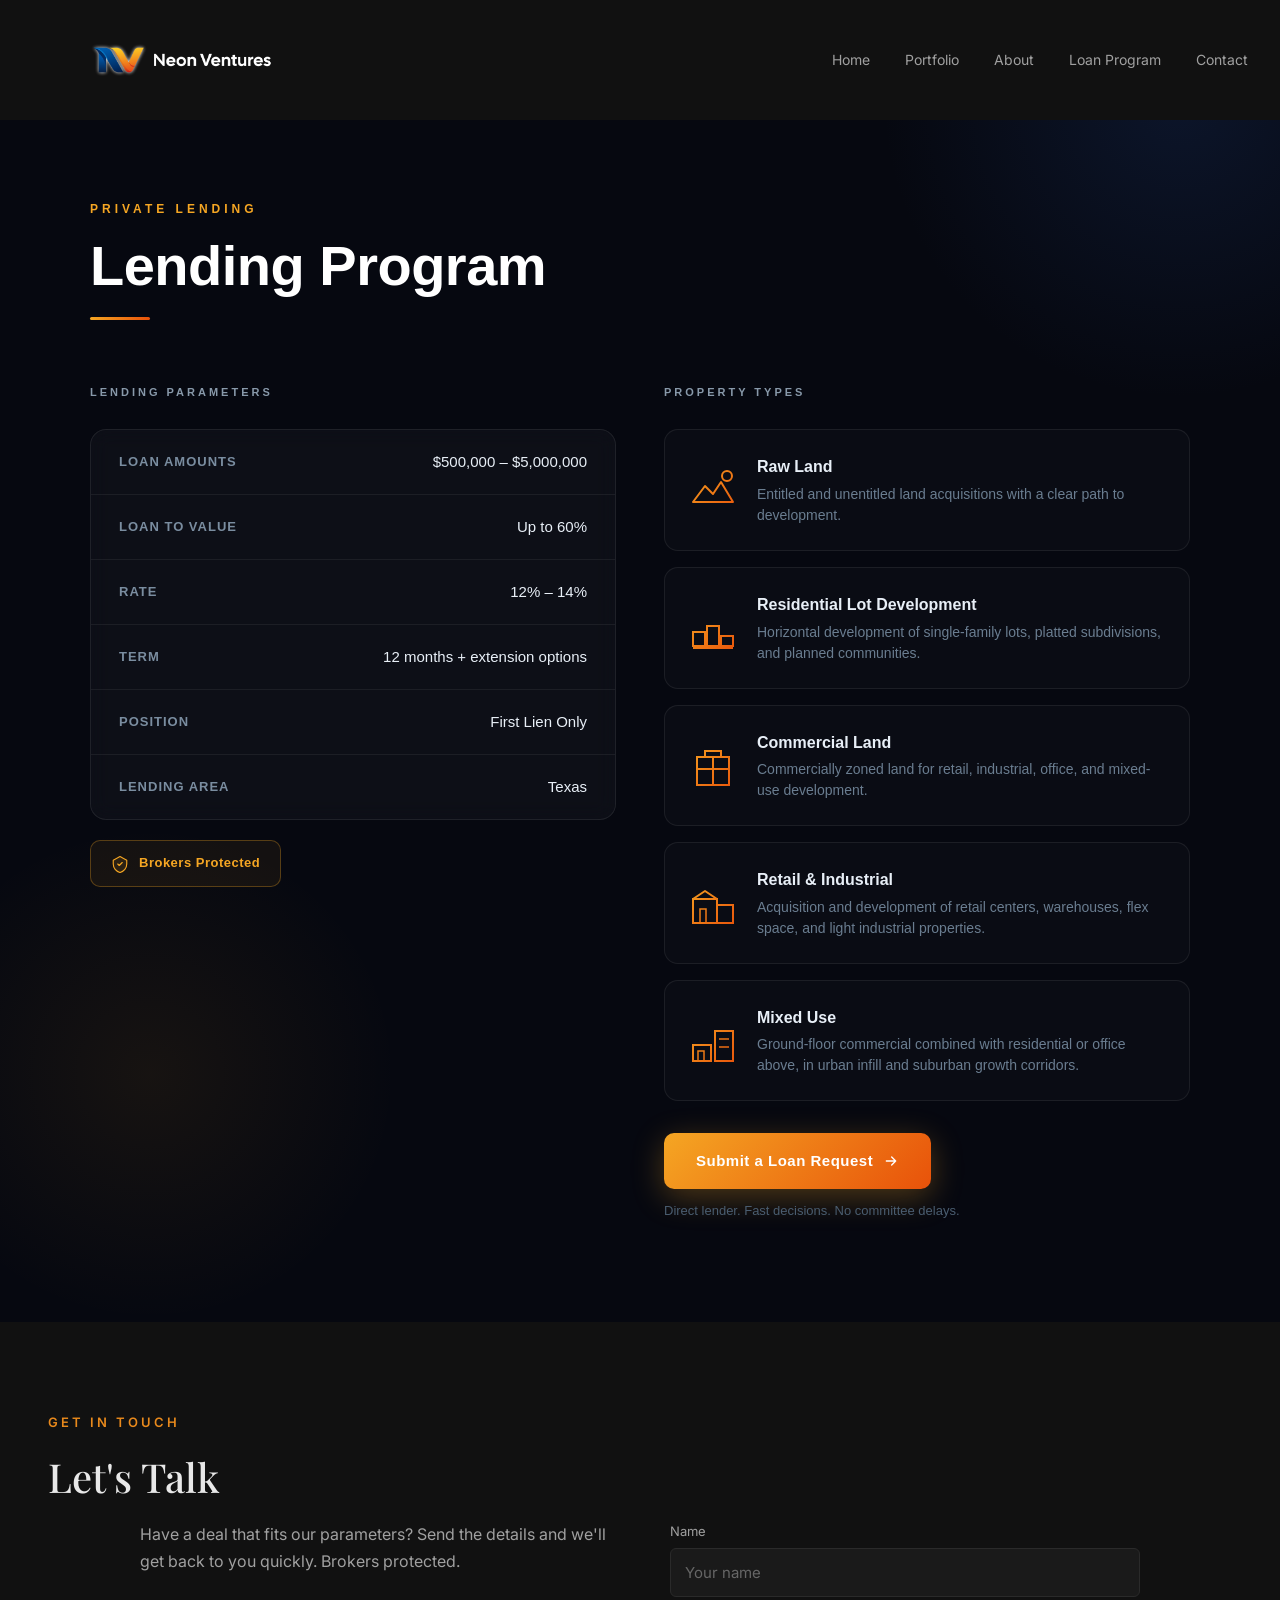
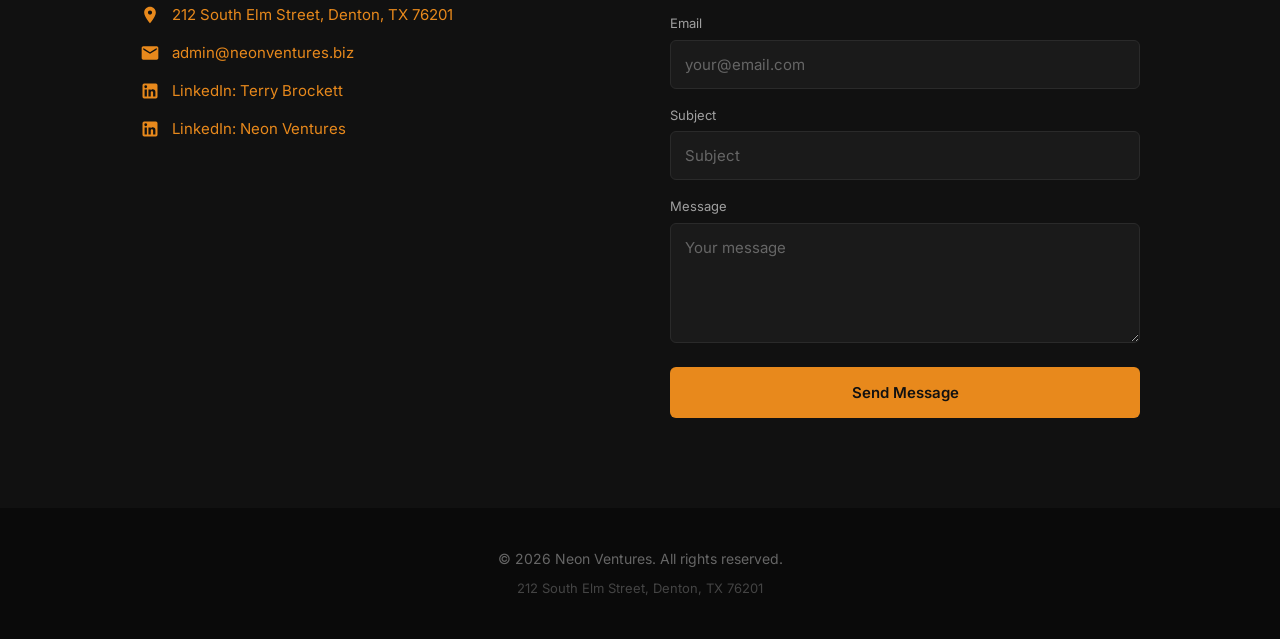
==== lending.html @ 045fe42e "Add SEO foundation and split out a standalone /lending page Extract the inline <style> and <script> " ====
<!DOCTYPE html>
<html lang="en">
<head>
  <meta charset="UTF-8">
  <meta name="viewport" content="width=device-width, initial-scale=1.0">
  <title>Texas Private Real Estate Lending | Neon Ventures</title>
  <link rel="preconnect" href="https://fonts.googleapis.com">
  <link rel="preconnect" href="https://fonts.gstatic.com" crossorigin>
  <link href="https://fonts.googleapis.com/css2?family=Inter:wght@400;500;600&family=Playfair+Display:wght@400;500;600&display=swap" rel="stylesheet">
  <meta name="description" content="Direct private lender for Texas real estate. First-lien loans from $500K to $5M, up to 60% LTV, 12-month terms. Land, commercial, retail, industrial. Brokers protected.">
  <link rel="icon" type="image/png" href="/neon-ventures-a7.png">
  <link rel="canonical" href="https://www.neonventures.biz/lending">
  <meta property="og:title" content="Texas Private Real Estate Lending | Neon Ventures">
  <meta property="og:description" content="Direct private lender for Texas real estate. First-lien loans from $500K to $5M, up to 60% LTV, 12-month terms. Land, commercial, retail, industrial. Brokers protected.">
  <meta property="og:image" content="https://www.neonventures.biz/neon-ventures-a1.png">
  <meta property="og:url" content="https://www.neonventures.biz/lending">
  <meta property="og:type" content="website">
  <meta property="og:site_name" content="Neon Ventures">
  <meta name="twitter:card" content="summary_large_image">
  <meta name="twitter:title" content="Texas Private Real Estate Lending | Neon Ventures">
  <meta name="twitter:description" content="Direct private lender for Texas real estate. First-lien loans from $500K to $5M, up to 60% LTV, 12-month terms. Land, commercial, retail, industrial. Brokers protected.">
  <meta name="twitter:image" content="https://www.neonventures.biz/neon-ventures-a1.png">
  <link rel="stylesheet" href="/styles.css">
  <script type="application/ld+json">
  {
    "@context": "https://schema.org",
    "@graph": [
      {
        "@type": "LoanOrCredit",
        "name": "Neon Ventures Private Lending Program",
        "url": "https://www.neonventures.biz/lending",
        "description": "Direct private lender for Texas real estate. First-lien loans from $500K to $5M, up to 60% LTV, 12-month terms. Land, commercial, retail, industrial. Brokers protected.",
        "loanType": "Real estate bridge loan",
        "currency": "USD",
        "amount": { "@type": "MonetaryAmount", "currency": "USD", "minValue": 500000, "maxValue": 5000000 },
        "loanTerm": { "@type": "QuantitativeValue", "value": 12, "unitCode": "MON" },
        "areaServed": { "@type": "State", "name": "Texas" },
        "provider": {
          "@type": "Organization",
          "name": "Neon Ventures",
          "url": "https://www.neonventures.biz/",
          "email": "admin@neonventures.biz",
          "address": {
            "@type": "PostalAddress",
            "streetAddress": "212 South Elm Street",
            "addressLocality": "Denton",
            "addressRegion": "TX",
            "postalCode": "76201",
            "addressCountry": "US"
          }
        }
      },
      {
        "@type": "BreadcrumbList",
        "itemListElement": [
          { "@type": "ListItem", "position": 1, "name": "Home", "item": "https://www.neonventures.biz/" },
          { "@type": "ListItem", "position": 2, "name": "Lending Program", "item": "https://www.neonventures.biz/lending" }
        ]
      }
    ]
  }
  </script>
</head>
<body>
  <nav class="navbar" id="navbar">
    <a href="/" class="navbar-brand">
      <img src="neon-ventures-a7.png" alt="Neon Ventures">
    </a>
    <div class="nav-links" id="navLinks">
      <a href="/">Home</a>
      <a href="/#portfolio">Portfolio</a>
      <a href="/#about">About</a>
      <a href="/lending" aria-current="page">Loan Program</a>
      <a href="#contact">Contact</a>
    </div>
    <button class="nav-toggle" id="navToggle" aria-label="Menu">
      <span></span><span></span><span></span>
    </button>
  </nav>

  <section id="lending-program" class="lp-standalone">
    <div class="lp-glow-1"></div>
    <div class="lp-glow-2"></div>
    <div class="lp-inner">
      <div class="lp-header">
        <p class="lp-eyebrow">Private Lending</p>
        <h2 class="lp-title">Lending Program</h2>
        <div class="lp-rule"></div>
      </div>
      <div class="lp-grid">
        <div>
          <p class="lp-col-label">Lending Parameters</p>
          <div class="lp-params-table">
            <div class="lp-param-row">
              <span class="lp-param-label">Loan Amounts</span>
              <span class="lp-param-value">$500,000 &ndash; $5,000,000</span>
            </div>
            <div class="lp-param-row">
              <span class="lp-param-label">Loan to Value</span>
              <span class="lp-param-value">Up to 60%</span>
            </div>
            <div class="lp-param-row">
              <span class="lp-param-label">Rate</span>
              <span class="lp-param-value">12% &ndash; 14%</span>
            </div>
            <div class="lp-param-row">
              <span class="lp-param-label">Term</span>
              <span class="lp-param-value">12 months + extension options</span>
            </div>
            <div class="lp-param-row">
              <span class="lp-param-label">Position</span>
              <span class="lp-param-value">First Lien Only</span>
            </div>
            <div class="lp-param-row">
              <span class="lp-param-label">Lending Area</span>
              <span class="lp-param-value">Texas</span>
            </div>
          </div>
          <div class="lp-brokers-badge">
            <svg width="18" height="18" viewBox="0 0 24 24" fill="none">
              <path d="M12 2L3 7v5c0 5.25 3.75 10.15 9 11.35C17.25 22.15 21 17.25 21 12V7L12 2Z" stroke="#F5A623" stroke-width="1.5" fill="rgba(245,166,35,0.1)" stroke-linejoin="round"/>
              <path d="M9 12l2 2 4-4" stroke="#F5A623" stroke-width="1.5" stroke-linecap="round" stroke-linejoin="round"/>
            </svg>
            <span>Brokers Protected</span>
          </div>
        </div>
        <div>
          <p class="lp-col-label">Property Types</p>
          <div class="lp-property-cards">
            <div class="lp-property-card">
              <svg class="lp-property-icon" viewBox="0 0 48 48" fill="none">
                <defs><linearGradient id="lp-g1" x1="0" y1="0" x2="48" y2="48" gradientUnits="userSpaceOnUse"><stop stop-color="#F5A623"/><stop offset="1" stop-color="#E8520A"/></linearGradient></defs>
                <path d="M4 36L16 20L24 28L32 16L44 36H4Z" stroke="url(#lp-g1)" stroke-width="2" stroke-linejoin="round" fill="none"/>
                <circle cx="38" cy="10" r="5" stroke="url(#lp-g1)" stroke-width="2" fill="none"/>
              </svg>
              <div>
                <div class="lp-property-name">Raw Land</div>
                <div class="lp-property-desc">Entitled and unentitled land acquisitions with a clear path to development.</div>
              </div>
            </div>
            <div class="lp-property-card">
              <svg class="lp-property-icon" viewBox="0 0 48 48" fill="none">
                <defs><linearGradient id="lp-g2" x1="0" y1="0" x2="48" y2="48" gradientUnits="userSpaceOnUse"><stop stop-color="#F5A623"/><stop offset="1" stop-color="#E8520A"/></linearGradient></defs>
                <rect x="4" y="28" width="12" height="14" stroke="url(#lp-g2)" stroke-width="2" fill="none"/>
                <rect x="18" y="22" width="12" height="20" stroke="url(#lp-g2)" stroke-width="2" fill="none"/>
                <rect x="32" y="32" width="12" height="10" stroke="url(#lp-g2)" stroke-width="2" fill="none"/>
                <path d="M4 44H44" stroke="url(#lp-g2)" stroke-width="2"/>
              </svg>
              <div>
                <div class="lp-property-name">Residential Lot Development</div>
                <div class="lp-property-desc">Horizontal development of single-family lots, platted subdivisions, and planned communities.</div>
              </div>
            </div>
            <div class="lp-property-card">
              <svg class="lp-property-icon" viewBox="0 0 48 48" fill="none">
                <defs><linearGradient id="lp-g3" x1="0" y1="0" x2="48" y2="48" gradientUnits="userSpaceOnUse"><stop stop-color="#F5A623"/><stop offset="1" stop-color="#E8520A"/></linearGradient></defs>
                <rect x="8" y="16" width="32" height="28" stroke="url(#lp-g3)" stroke-width="2" fill="none"/>
                <path d="M16 16V10H32V16" stroke="url(#lp-g3)" stroke-width="2" fill="none"/>
                <line x1="8" y1="28" x2="40" y2="28" stroke="url(#lp-g3)" stroke-width="2"/>
                <line x1="24" y1="16" x2="24" y2="44" stroke="url(#lp-g3)" stroke-width="2"/>
              </svg>
              <div>
                <div class="lp-property-name">Commercial Land</div>
                <div class="lp-property-desc">Commercially zoned land for retail, industrial, office, and mixed-use development.</div>
              </div>
            </div>
            <div class="lp-property-card">
              <svg class="lp-property-icon" viewBox="0 0 48 48" fill="none">
                <defs><linearGradient id="lp-g4" x1="0" y1="0" x2="48" y2="48" gradientUnits="userSpaceOnUse"><stop stop-color="#F5A623"/><stop offset="1" stop-color="#E8520A"/></linearGradient></defs>
                <rect x="4" y="20" width="24" height="24" stroke="url(#lp-g4)" stroke-width="2" fill="none"/>
                <rect x="28" y="26" width="16" height="18" stroke="url(#lp-g4)" stroke-width="2" fill="none"/>
                <path d="M4 20l12-8 12 8" stroke="url(#lp-g4)" stroke-width="2" stroke-linejoin="round" fill="none"/>
                <rect x="11" y="30" width="6" height="14" stroke="url(#lp-g4)" stroke-width="1.5" fill="none"/>
              </svg>
              <div>
                <div class="lp-property-name">Retail &amp; Industrial</div>
                <div class="lp-property-desc">Acquisition and development of retail centers, warehouses, flex space, and light industrial properties.</div>
              </div>
            </div>
            <div class="lp-property-card">
              <svg class="lp-property-icon" viewBox="0 0 48 48" fill="none">
                <defs><linearGradient id="lp-g5" x1="0" y1="0" x2="48" y2="48" gradientUnits="userSpaceOnUse"><stop stop-color="#F5A623"/><stop offset="1" stop-color="#E8520A"/></linearGradient></defs>
                <rect x="4" y="28" width="18" height="16" stroke="url(#lp-g5)" stroke-width="2" fill="none"/>
                <rect x="26" y="14" width="18" height="30" stroke="url(#lp-g5)" stroke-width="2" fill="none"/>
                <line x1="30" y1="22" x2="40" y2="22" stroke="url(#lp-g5)" stroke-width="1.5"/>
                <line x1="30" y1="30" x2="40" y2="30" stroke="url(#lp-g5)" stroke-width="1.5"/>
                <rect x="9" y="34" width="6" height="10" stroke="url(#lp-g5)" stroke-width="1.5" fill="none"/>
              </svg>
              <div>
                <div class="lp-property-name">Mixed Use</div>
                <div class="lp-property-desc">Ground-floor commercial combined with residential or office above, in urban infill and suburban growth corridors.</div>
              </div>
            </div>
          </div>
          <div class="lp-cta-wrap">
            <a href="#contact" class="lp-cta-btn">
              Submit a Loan Request
              <svg width="16" height="16" viewBox="0 0 24 24" fill="none">
                <path d="M5 12h14M13 6l6 6-6 6" stroke="white" stroke-width="2" stroke-linecap="round" stroke-linejoin="round"/>
              </svg>
            </a>
            <p class="lp-cta-tagline">Direct lender. Fast decisions. No committee delays.</p>
          </div>
        </div>
      </div>
    </div>
  </section>

  <section id="contact" class="section section-dark">
    <p class="section-label">Get in Touch</p>
    <h2 class="section-header lg">Let's Talk</h2>
    <div class="contact-inner">
      <div class="contact-left">
        <p class="contact-intro">Have a deal that fits our parameters? Send the details and we'll get back to you quickly. Brokers protected.</p>
        <div class="contact-details">
          <p><span class="ico"><svg viewBox="0 0 24 24" fill="currentColor"><path d="M12 2C8.13 2 5 5.13 5 9c0 5.25 7 13 7 13s7-7.75 7-13c0-3.87-3.13-7-7-7zm0 9.5c-1.38 0-2.5-1.12-2.5-2.5s1.12-2.5 2.5-2.5 2.5 1.12 2.5 2.5-1.12 2.5-2.5 2.5z"/></svg></span><a href="https://www.google.com/maps?q=212+South+Elm+Street,+Denton,+TX+76201" target="_blank" rel="noopener noreferrer">212 South Elm Street, Denton, TX 76201</a></p>
          <p><span class="ico"><svg viewBox="0 0 24 24" fill="currentColor"><path d="M20 4H4c-1.1 0-2 .9-2 2v12c0 1.1.9 2 2 2h16c1.1 0 2-.9 2-2V6c0-1.1-.9-2-2-2zm0 4l-8 5-8-5V6l8 5 8-5v2z"/></svg></span><a href="mailto:admin@neonventures.biz">admin@neonventures.biz</a></p>
          <p><span class="ico"><svg viewBox="0 0 24 24" fill="currentColor"><path d="M19 3a2 2 0 0 1 2 2v14a2 2 0 0 1-2 2H5a2 2 0 0 1-2-2V5a2 2 0 0 1 2-2h14m-.5 15.5v-5.3a3.26 3.26 0 0 0-3.26-3.26c-.85 0-1.84.52-2.32 1.3v-1.11h-2.79v8.37h2.79v-4.93c0-.77.62-1.4 1.39-1.4a1.4 1.4 0 0 1 1.4 1.4v4.93h2.79M6.88 8.56a1.68 1.68 0 0 0 1.68-1.68c0-.93-.75-1.69-1.68-1.69a1.69 1.69 0 0 0-1.69 1.69c0 .93.76 1.68 1.69 1.68m1.39 9.94v-8.37H5.5v8.37h2.77z"/></svg></span><a href="https://www.linkedin.com/in/terry-brockett-36996916/" target="_blank" rel="noopener noreferrer">LinkedIn: Terry Brockett</a></p>
          <p><span class="ico"><svg viewBox="0 0 24 24" fill="currentColor"><path d="M19 3a2 2 0 0 1 2 2v14a2 2 0 0 1-2 2H5a2 2 0 0 1-2-2V5a2 2 0 0 1 2-2h14m-.5 15.5v-5.3a3.26 3.26 0 0 0-3.26-3.26c-.85 0-1.84.52-2.32 1.3v-1.11h-2.79v8.37h2.79v-4.93c0-.77.62-1.4 1.39-1.4a1.4 1.4 0 0 1 1.4 1.4v4.93h2.79M6.88 8.56a1.68 1.68 0 0 0 1.68-1.68c0-.93-.75-1.69-1.68-1.69a1.69 1.69 0 0 0-1.69 1.69c0 .93.76 1.68 1.69 1.68m1.39 9.94v-8.37H5.5v8.37h2.77z"/></svg></span><a href="https://www.linkedin.com/company/111863066" target="_blank" rel="noopener noreferrer">LinkedIn: Neon Ventures</a></p>
        </div>
      </div>
      <form class="contact-form" id="contactForm">
        <label for="name">Name</label>
        <input type="text" id="name" name="name" required placeholder="Your name">
        <label for="email">Email</label>
        <input type="email" id="email" name="email" required placeholder="your@email.com">
        <label for="subject">Subject</label>
        <input type="text" id="subject" name="subject" placeholder="Subject">
        <label for="message">Message</label>
        <textarea id="message" name="message" required placeholder="Your message"></textarea>
        <button type="submit" class="btn-submit">Send Message</button>
      </form>
    </div>
  </section>

  <footer class="footer">
    <p>© 2026 Neon Ventures. All rights reserved.</p>
    <p class="address">212 South Elm Street, Denton, TX 76201</p>
  </footer>

  <script src="/site.js"></script>
</body>
</html>
---- styles.css ----
:root {
      --dark: #111111;
      --dark-deep: #0A0A0A;
      --dark-alt: #1A1A1A;
      --dark-border: #2A2A2A;
      --dark-border-subtle: #333333;
      --orange: #E8891C;
      --blue: #2B6CE6;
      --light: #F5F3EF;
      --white: #FFFFFF;
      --text-muted: #A0A0A0;
      --text-light: #4A4A4A;
      --heading-dark: #E8E8E8;
      --heading-light: #111111;
      --icon-bg: #222222;
      --icon-bg-light: #EDEDED;
    }

    *, *::before, *::after { margin: 0; padding: 0; box-sizing: border-box; }
    html { scroll-behavior: smooth; }
    body { font-family: 'Inter', sans-serif; color: var(--text-muted); line-height: 1.6; overflow-x: hidden; }
    h1, h2, h3 { font-family: 'Playfair Display', serif; font-weight: 500; }
    a { color: inherit; text-decoration: none; transition: color 0.2s ease; }
    a:hover { color: var(--orange); }

    .section-label {
      font-family: 'Inter', sans-serif;
      font-size: 13px;
      font-weight: 600;
      letter-spacing: 3px;
      text-transform: uppercase;
      color: var(--orange);
      margin-bottom: 12px;
    }

    /* ----- NAVBAR ----- */
    .navbar {
      position: fixed;
      top: 0;
      left: 0;
      right: 0;
      height: 120px;
      padding: 10px 32px;
      background: var(--dark);
      display: flex;
      align-items: center;
      justify-content: space-between;
      z-index: 1000;
      transition: box-shadow 0.2s ease;
    }
    .navbar.scrolled { box-shadow: 0 4px 24px rgba(0,0,0,0.4); }
    .navbar-brand img { height: 300px; width: auto; display: block; }
    .nav-links { display: flex; align-items: center; gap: 35px; }
    .nav-links a { font-size: 14px; color: var(--text-muted); }
    .nav-links a:hover { color: var(--orange); }
    .nav-toggle { display: none; width: 24px; height: 18px; flex-direction: column; justify-content: space-between; cursor: pointer; background: none; border: none; }
    .nav-toggle span { display: block; height: 2px; background: var(--text-muted); }
    .nav-toggle:hover span { background: var(--orange); }
    @media (max-width: 768px) {
      .nav-links {
        position: fixed; top: 120px; left: 0; right: 0; background: var(--dark);
        flex-direction: column; padding: 24px; gap: 20px;
        transform: translateY(-100%); opacity: 0; pointer-events: none; transition: transform 0.3s, opacity 0.3s;
        box-shadow: 0 8px 24px rgba(0,0,0,0.4);
      }
      .nav-links.open { transform: translateY(0); opacity: 1; pointer-events: auto; }
      .nav-toggle { display: flex; }
      .navbar-brand img { height: 60px; }
    }

    /* ----- HERO ----- */
    .hero {
      position: relative;
      min-height: 100vh;
      background: var(--dark);
      display: flex;
      flex-direction: column;
      align-items: center;
      justify-content: flex-start;
      padding: 140px 24px 32px;
      text-align: center;
    }
    .hero-logo { width: 800px; max-width: 92vw; height: auto; }
    .hero-desc { font-size: 17px; color: var(--text-muted); max-width: 600px; margin-top: 6px; line-height: 1.7; }
    .scroll-indicator {
      position: absolute;
      bottom: 32px;
      left: 50%;
      transform: translateX(-50%);
      color: #555555;
      animation: bounce 2s ease-in-out infinite;
    }
    .scroll-indicator svg { width: 28px; height: 28px; }
    @keyframes bounce { 0%, 100% { transform: translateX(-50%) translateY(0); } 50% { transform: translateX(-50%) translateY(8px); } }

    /* ----- SECTIONS ----- */
    .section { padding: 90px 48px; }
    .section-dark { background: var(--dark); }
    .section-dark-deep { background: var(--dark-deep); }
    .section-light { background: var(--light); }
    .section-header { font-family: 'Playfair Display', serif; font-size: 36px; font-weight: 500; margin-bottom: 12px; }
    .section-header.lg { font-size: 40px; }
    .section-sub { font-size: 16px; margin-bottom: 40px; line-height: 1.6; }
    .section-dark .section-header, .section-dark-deep .section-header { color: var(--heading-dark); }
    .section-dark .section-sub, .section-dark-deep .section-sub { color: var(--text-muted); }
    .section-light .section-header { color: var(--heading-light); }
    .section-light .section-sub { color: var(--text-light); }
    @media (max-width: 768px) { .section { padding: 60px 24px; } .section-header { font-size: 28px; } .section-header.lg { font-size: 32px; } }

    /* ----- ABOUT ----- */
    .about-inner {
      max-width: 1200px;
      margin: 0 auto;
      display: grid;
      grid-template-columns: 55% 45%;
      gap: 60px;
      align-items: start;
      text-align: left;
    }
    .about-bio { font-size: 16px; line-height: 1.8; color: var(--text-light); }
    .about-bio p { margin-bottom: 20px; }
    .about-bio a { color: var(--orange); text-decoration: underline; text-underline-offset: 2px; }
    .about-bio a:hover { color: #d67a18; }
    .about-right { display: flex; flex-direction: column; align-items: center; }
    .about-photo {
      width: 280px;
      height: 280px;
      border-radius: 50%;
      object-fit: cover;
      object-position: center top;
      border: 3px solid var(--orange);
      margin-bottom: 28px;
    }
    .about-stats {
      display: grid;
      grid-template-columns: 1fr 1fr;
      gap: 16px;
      width: 100%;
      max-width: 400px;
    }
    .about-stat {
      background: var(--white);
      padding: 20px;
      border-radius: 8px;
      box-shadow: 0 2px 12px rgba(0,0,0,0.06);
      text-align: center;
    }
    .about-stat .num { font-family: 'Playfair Display', serif; font-size: 36px; font-weight: 500; color: var(--orange); margin-bottom: 4px; }
    .about-stat .lbl { font-size: 13px; color: #777; }
    @media (max-width: 1024px) {
      .about-inner { grid-template-columns: 1fr; }
      .about-right { order: -1; }
    }

    /* ----- CARDS DARK ----- */
    .cards-grid { display: grid; gap: 24px; max-width: 1200px; margin: 0 auto; }
    .cards-grid.col-2 { grid-template-columns: repeat(2, 1fr); }
    .cards-grid.col-3 { grid-template-columns: repeat(3, 1fr); }
    .card-dark {
      background: var(--dark-alt);
      border: 1px solid var(--dark-border);
      border-left: 3px solid var(--orange);
      padding: 30px;
      border-radius: 8px;
      transition: transform 0.2s ease, box-shadow 0.2s ease;
      display: flex;
      gap: 20px;
      align-items: flex-start;
    }
    .card-dark:hover { transform: translateY(-4px); box-shadow: 0 12px 32px rgba(0,0,0,0.3); }
    .card-icon {
      width: 48px;
      height: 48px;
      min-width: 48px;
      border-radius: 50%;
      background: var(--icon-bg);
      border: 1px solid var(--dark-border-subtle);
      display: flex;
      align-items: center;
      justify-content: center;
    }
    .card-icon svg { width: 24px; height: 24px; fill: #2A2A2A; }
    .card-icon img { width: 100%; height: 100%; object-fit: contain; }
    .card-dark .card-logo-right { flex-shrink: 0; margin-left: auto; align-self: center; }
    .card-dark .card-logo-right a, .card-light .card-logo-right a { display: block; line-height: 0; }
    .card-dark .card-logo-right img { height: 100px; width: auto; max-width: 160px; object-fit: contain; display: block; }
    .card-dark .card-logo-right.card-logo-lg img { height: 156px; max-width: 250px; }
    .card-dark .card-logo-right img.card-logo-white { filter: brightness(0) invert(1); }
    .card-dark .card-logo-right img.card-logo-multiply { mix-blend-mode: multiply; }
    .card-dark .card-logo-right img.card-logo-invert { filter: invert(1); }
    .card-dark .card-logo-right img.card-logo-invert-lighten { filter: invert(1); mix-blend-mode: lighten; }
    .card-dark .card-logo-right img.card-logo-light-gray { filter: grayscale(1) invert(1) brightness(0.75); mix-blend-mode: lighten; }
    .card-dark .card-logo-right img.card-logo-wordmark { height: 48px; max-width: 220px; }

    /* ----- INVESTMENT CARDS ----- */
    .investments-grid { display: flex; flex-wrap: wrap; justify-content: center; gap: 24px; max-width: 1200px; margin: 0 auto; }
    .investment-card {
      flex: 1 1 320px;
      max-width: 376px;
      display: flex;
      flex-direction: column;
      background: var(--dark-alt);
      border: 1px solid var(--dark-border);
      border-left: 3px solid var(--orange);
      padding: 28px 30px 30px;
      border-radius: 8px;
      transition: transform 0.2s ease, box-shadow 0.2s ease;
    }
    .investment-card:hover { transform: translateY(-4px); box-shadow: 0 12px 32px rgba(0,0,0,0.3); }
    .investment-logo {
      display: flex;
      align-items: center;
      height: 46px;
      box-sizing: content-box;
      padding-bottom: 20px;
      margin-bottom: 20px;
      border-bottom: 1px solid var(--dark-border-subtle);
    }
    .investment-logo a { display: block; line-height: 0; }
    .investment-logo img { max-height: 42px; max-width: 200px; width: auto; height: auto; object-fit: contain; display: block; }
    .investment-logo img.inv-logo-white { filter: brightness(0) invert(1); }
    .investment-logo img.inv-logo-tile { max-height: 44px; border-radius: 8px; }
    .investment-card h3 { font-size: 19px; color: var(--heading-dark); margin-bottom: 10px; }
    .investment-card h3 a { color: inherit; }
    .investment-card h3 a:hover { color: var(--orange); }
    .investment-card p { font-size: 15px; color: var(--text-muted); line-height: 1.7; }
    @media (max-width: 700px) {
      .investment-card { max-width: none; flex-basis: 100%; }
    }
    .card-body h3 { font-size: 20px; color: var(--heading-dark); margin-bottom: 10px; }
    .card-body h3 a { color: inherit; }
    .card-body h3 a:hover { color: var(--orange); }
    .card-body p { font-size: 15px; color: var(--text-muted); line-height: 1.7; }
    .card-body h3.no-link { font-weight: 500; }
    .podcast-links { display: flex; align-items: center; gap: 16px; flex-wrap: wrap; }
    .podcast-link-icon { display: inline-flex; color: var(--text-muted); transition: color 0.2s ease, transform 0.2s ease; }
    .podcast-link-icon:hover { color: var(--orange); transform: scale(1.1); }
    @media (max-width: 1024px) {
      .cards-grid.col-2, .cards-grid.col-3 { grid-template-columns: 1fr; }
    }

    /* ----- CARDS LIGHT ----- */
    .cards-narrow { max-width: 800px; margin: 0 auto; display: grid; grid-template-columns: repeat(2, 1fr); gap: 24px; }
    .card-light {
      background: var(--white);
      padding: 30px;
      border-radius: 8px;
      box-shadow: 0 2px 12px rgba(0,0,0,0.06);
      border-left: 3px solid var(--orange);
    }
    .card-light h3 { font-size: 20px; color: var(--heading-light); margin-bottom: 10px; }
    .card-light h3 a { color: inherit; }
    .card-light h3 a:hover { color: var(--orange); }
    .card-light p { font-size: 15px; color: var(--text-light); line-height: 1.7; }
    .card-light.card-with-logo { display: flex; flex-direction: column; align-items: center; gap: 0; }
    .card-light.card-with-logo .card-logo-right { margin-left: 0; margin-bottom: 20px; }
    .card-light.card-with-logo .card-logo-right + div { width: 100%; }
    .card-light .card-logo-right img { height: 100px; width: auto; max-width: 160px; object-fit: contain; display: block; }
    .card-light .card-logo-right img.card-logo-125 { height: 125px; max-width: 200px; }
    @media (max-width: 600px) { .cards-narrow { grid-template-columns: 1fr; } }

    /* ----- TIMELINE ----- */
    .timeline { max-width: 700px; margin: 0 auto; padding-left: 24px; border-left: 2px solid var(--orange); }
    .timeline-item { position: relative; padding-bottom: 60px; }
    .timeline-item:last-child { padding-bottom: 0; }
    .timeline-item::before {
      content: '';
      position: absolute;
      left: -30px;
      top: 6px;
      width: 12px;
      height: 12px;
      border-radius: 50%;
      background: var(--orange);
    }
    .timeline-item .date { font-size: 14px; font-weight: 600; color: var(--orange); margin-bottom: 6px; }
    .timeline-item .title { font-family: 'Playfair Display', serif; font-size: 20px; color: var(--heading-light); margin-bottom: 8px; }
    .timeline-item .desc { font-size: 15px; color: var(--text-light); line-height: 1.7; }

    /* ----- CONTACT ----- */
    .contact-inner { max-width: 1000px; margin: 0 auto; display: grid; grid-template-columns: 1fr 1fr; gap: 60px; align-items: start; }
    .contact-intro { font-size: 16px; color: var(--text-muted); margin-bottom: 28px; line-height: 1.7; }
    .contact-details p { display: flex; align-items: center; gap: 12px; margin-bottom: 14px; font-size: 15px; color: var(--text-muted); }
    .contact-details a { color: var(--orange); }
    .contact-details a:hover { color: #d67a18; }
    .contact-details .ico { width: 20px; height: 20px; flex-shrink: 0; }
    .contact-details .ico svg { width: 100%; height: 100%; fill: var(--orange); }
    .contact-form label { display: block; font-size: 13px; color: var(--text-muted); margin-bottom: 6px; }
    .contact-form input, .contact-form textarea {
      width: 100%;
      padding: 14px;
      margin-bottom: 16px;
      background: var(--dark-alt);
      border: 1px solid var(--dark-border);
      border-radius: 6px;
      color: var(--heading-dark);
      font-family: 'Inter', sans-serif;
      font-size: 15px;
    }
    .contact-form input::placeholder, .contact-form textarea::placeholder { color: #666; }
    .contact-form input:focus, .contact-form textarea:focus { outline: none; border-color: var(--orange); }
    .contact-form textarea { min-height: 120px; resize: vertical; }
    .btn-submit {
      width: 100%;
      padding: 16px;
      background: var(--orange);
      color: var(--dark);
      font-family: 'Inter', sans-serif; font-size: 15px; font-weight: 600;
      border: none;
      border-radius: 6px;
      cursor: pointer;
      transition: background 0.2s ease;
    }
    .btn-submit:hover { background: #d67a18; }
    @media (max-width: 768px) { .contact-inner { grid-template-columns: 1fr; } }

    /* ----- FOOTER ----- */
    .footer { background: var(--dark-deep); padding: 40px 24px; text-align: center; }
    .footer p { font-size: 14px; color: #666; }
    .footer .address { font-size: 13px; color: #444; margin-top: 8px; }

    /* ----- LENDING PROGRAM ----- */
    @import url('https://fonts.googleapis.com/css2?family=Barlow:wght@400;500;600;700&family=Barlow+Condensed:wght@600;700&display=swap');

    #lending-program {
      background: #060810;
      font-family: 'Barlow', 'Helvetica Neue', sans-serif;
      color: #fff;
      padding: 100px 24px;
      position: relative;
      overflow: hidden;
    }
    #lending-program .lp-glow-1 {
      position: absolute; top: -200px; right: -200px; width: 600px; height: 600px;
      background: radial-gradient(circle, rgba(30,60,120,0.25) 0%, transparent 70%);
      pointer-events: none;
    }
    #lending-program .lp-glow-2 {
      position: absolute; bottom: -2px; left: -100px; width: 500px; height: 500px;
      background: radial-gradient(circle, rgba(245,166,35,0.07) 0%, transparent 70%);
      pointer-events: none;
    }
    .lp-inner { max-width: 1100px; margin: 0 auto; position: relative; }
    .lp-header { margin-bottom: 64px; }
    .lp-eyebrow {
      font-size: 12px; letter-spacing: 4px; text-transform: uppercase;
      color: #F5A623; margin-bottom: 16px; font-weight: 600;
    }
    .lp-title {
      font-family: 'Barlow Condensed', sans-serif;
      font-size: clamp(36px, 5vw, 56px); font-weight: 700;
      line-height: 1.1; margin: 0 0 20px; letter-spacing: -0.5px;
    }
    .lp-rule { width: 60px; height: 3px; background: linear-gradient(90deg, #F5A623, #E8520A); border-radius: 2px; }
    .lp-grid { display: grid; grid-template-columns: 1fr 1fr; gap: 48px; align-items: start; }
    @media (max-width: 768px) { .lp-grid { grid-template-columns: 1fr; } }
    .lp-col-label {
      font-size: 11px; letter-spacing: 3px; text-transform: uppercase;
      color: #8899AA; margin-bottom: 28px; font-weight: 600;
    }
    .lp-params-table {
      border: 1px solid rgba(255,255,255,0.08); border-radius: 16px;
      overflow: hidden; background: rgba(255,255,255,0.03); backdrop-filter: blur(10px);
    }
    .lp-param-row {
      display: flex; justify-content: space-between; align-items: center;
      padding: 20px 28px; border-bottom: 1px solid rgba(255,255,255,0.06); gap: 16px;
    }
    .lp-param-row:last-child { border-bottom: none; }
    .lp-param-label {
      font-size: 13px; color: #7A8DA0; text-transform: uppercase;
      letter-spacing: 1px; font-weight: 600; white-space: nowrap;
    }
    .lp-param-value { font-size: 15px; color: #E8EFF7; font-weight: 500; text-align: right; }
    .lp-brokers-badge {
      margin-top: 20px; display: inline-flex; align-items: center; gap: 10px;
      padding: 12px 20px; border: 1px solid rgba(245,166,35,0.3);
      border-radius: 10px; background: rgba(245,166,35,0.06);
    }
    .lp-brokers-badge span { font-size: 13px; color: #F5A623; font-weight: 600; letter-spacing: 0.5px; }
    .lp-property-cards { display: flex; flex-direction: column; gap: 16px; }
    .lp-property-card {
      display: flex; align-items: center; gap: 20px; padding: 24px;
      border: 1px solid rgba(255,255,255,0.07); border-radius: 14px;
      background: rgba(255,255,255,0.02);
      transition: border-color 0.25s ease, background 0.25s ease; cursor: default;
    }
    .lp-property-card:hover { border-color: rgba(245,166,35,0.4); background: rgba(245,166,35,0.05); }
    .lp-property-icon { flex-shrink: 0; width: 48px; height: 48px; }
    .lp-property-name { font-size: 16px; font-weight: 600; color: #E8EFF7; margin-bottom: 4px; }
    .lp-property-desc { font-size: 14px; color: #6A7D90; line-height: 1.5; }
    .lp-cta-wrap { margin-top: 32px; }
    .lp-cta-btn {
      display: inline-flex; align-items: center; gap: 10px; padding: 16px 32px;
      background: linear-gradient(135deg, #F5A623, #E8520A); color: #fff;
      font-family: 'Barlow', sans-serif; font-weight: 700; font-size: 15px;
      letter-spacing: 0.5px; border-radius: 10px; text-decoration: none;
      box-shadow: 0 8px 32px rgba(245,166,35,0.3);
      transition: transform 0.2s ease, box-shadow 0.2s ease; border: none; cursor: pointer;
    }
    .lp-cta-btn:hover { transform: translateY(-2px); box-shadow: 0 12px 40px rgba(245,166,35,0.45); color: #fff; }
    .lp-cta-tagline { margin-top: 12px; font-size: 13px; color: #4A5D70; }
    .lp-type-chips { display: flex; flex-wrap: wrap; gap: 10px; }
    .lp-type-chips span {
      font-size: 14px;
      color: #E8EFF7;
      padding: 10px 16px;
      border: 1px solid rgba(245,166,35,0.25);
      border-radius: 6px;
      background: rgba(245,166,35,0.06);
    }
    #lending-program.lp-standalone { padding-top: 200px; }
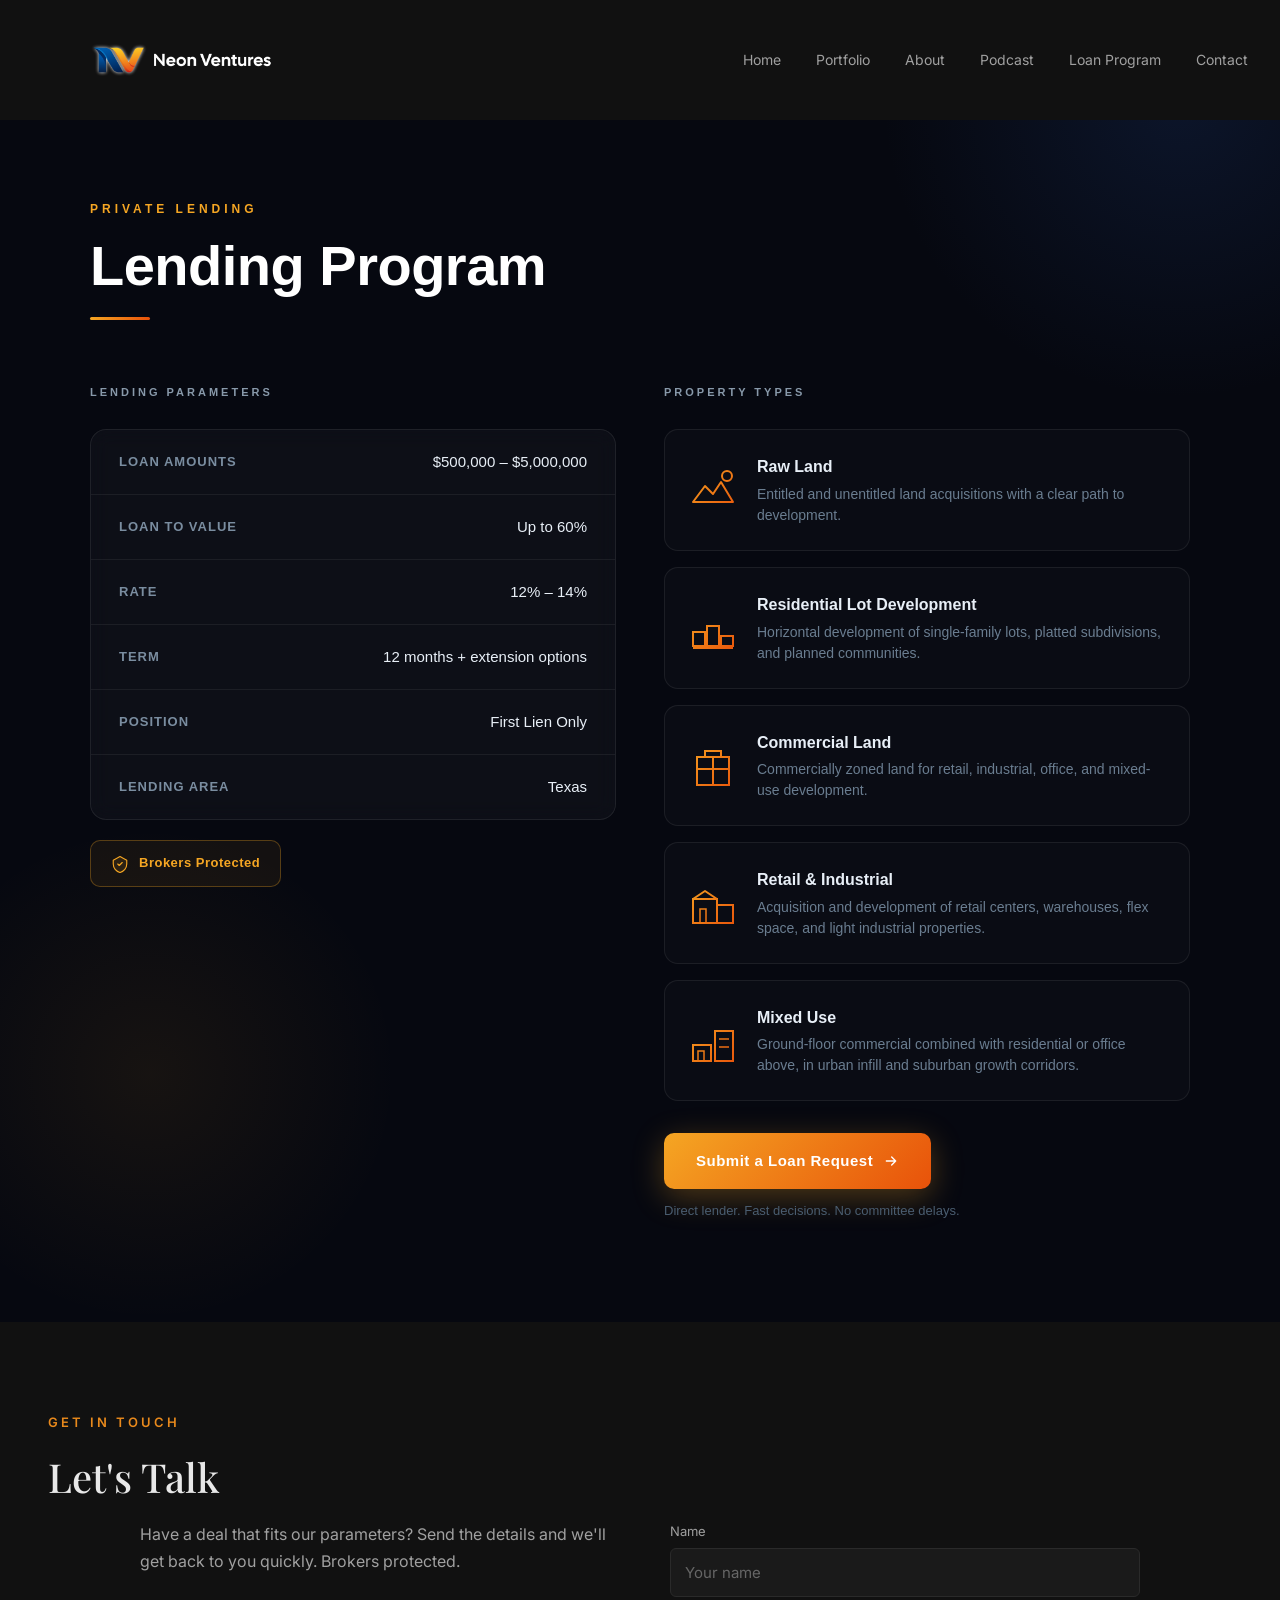
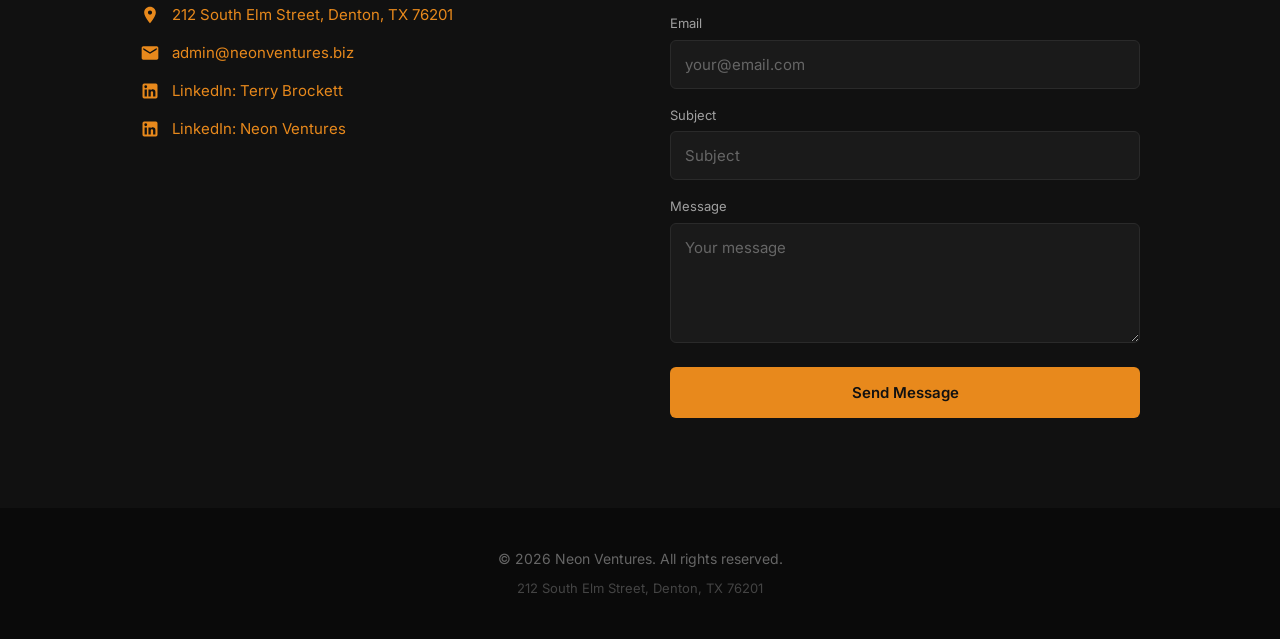
==== commit 589ac555: "Add /podcast hub generated from the Weeks Ahead AI RSS feed podcast.html is built by scripts/build_p" ====
--- a/lending.html
+++ b/lending.html
@@ -70,6 +70,7 @@
       <a href="/">Home</a>
       <a href="/#portfolio">Portfolio</a>
       <a href="/#about">About</a>
+      <a href="/podcast">Podcast</a>
       <a href="/lending" aria-current="page">Loan Program</a>
       <a href="#contact">Contact</a>
     </div>
--- a/styles.css
+++ b/styles.css
@@ -411,3 +411,46 @@
     }
     #lending-program.lp-standalone { padding-top: 200px; }
 
+    /* ----- PODCAST ----- */
+    .pod-hero { background: var(--dark); padding: 200px 24px 64px; }
+    .pod-hero-inner { max-width: 900px; margin: 0 auto; display: flex; gap: 36px; align-items: flex-start; }
+    .pod-art { width: 200px; height: 200px; border-radius: 12px; flex-shrink: 0; box-shadow: 0 12px 32px rgba(0,0,0,0.4); }
+    .pod-title { font-family: "Playfair Display", Georgia, serif; font-size: 44px; color: var(--heading-dark); margin: 6px 0 14px; }
+    .pod-desc { font-size: 16px; color: var(--text-muted); line-height: 1.7; margin-bottom: 12px; }
+    .pod-hosts { font-size: 14px; color: #7A7A7A; margin-bottom: 22px; }
+    .pod-subscribe { display: flex; flex-wrap: wrap; gap: 12px; }
+    .pod-subscribe a {
+      display: inline-flex; align-items: center; gap: 8px;
+      padding: 10px 18px; border-radius: 6px;
+      border: 1px solid var(--dark-border-subtle); background: var(--dark-alt);
+      color: var(--heading-dark); font-size: 14px; font-weight: 500;
+      transition: border-color 0.2s ease, color 0.2s ease;
+    }
+    .pod-subscribe a:hover { border-color: var(--orange); color: var(--orange); }
+    .pod-episodes { background: var(--dark-deep); padding: 64px 24px 88px; }
+    .pod-episodes-inner { max-width: 900px; margin: 0 auto; }
+    .pod-count { font-size: 13px; letter-spacing: 1.5px; text-transform: uppercase; color: #6A6A6A; margin-bottom: 24px; }
+    .ep-card {
+      background: var(--dark-alt);
+      border: 1px solid var(--dark-border);
+      border-left: 3px solid var(--orange);
+      border-radius: 8px; padding: 26px 28px; margin-bottom: 18px;
+    }
+    .ep-head { display: flex; gap: 16px; align-items: baseline; }
+    .ep-num { font-size: 13px; font-weight: 600; color: var(--orange); flex-shrink: 0; letter-spacing: 0.5px; }
+    .ep-title { font-size: 19px; color: var(--heading-dark); line-height: 1.4; margin-bottom: 4px; font-weight: 600; }
+    .ep-meta { font-size: 13px; color: #6A6A6A; }
+    .ep-summary { font-size: 15px; color: var(--text-muted); line-height: 1.7; margin: 14px 0 16px; }
+    .ep-audio { width: 100%; height: 40px; margin-bottom: 12px; color-scheme: dark; }
+    .ep-link { font-size: 14px; color: var(--orange); font-weight: 500; }
+    .ep-link:hover { text-decoration: underline; }
+    .card-inline-link { color: var(--orange); font-weight: 500; white-space: nowrap; }
+    .card-inline-link:hover { text-decoration: underline; }
+    @media (max-width: 768px) {
+      .pod-hero { padding-top: 170px; }
+      .pod-hero-inner { flex-direction: column; gap: 24px; }
+      .pod-art { width: 150px; height: 150px; }
+      .pod-title { font-size: 34px; }
+    }
+
+
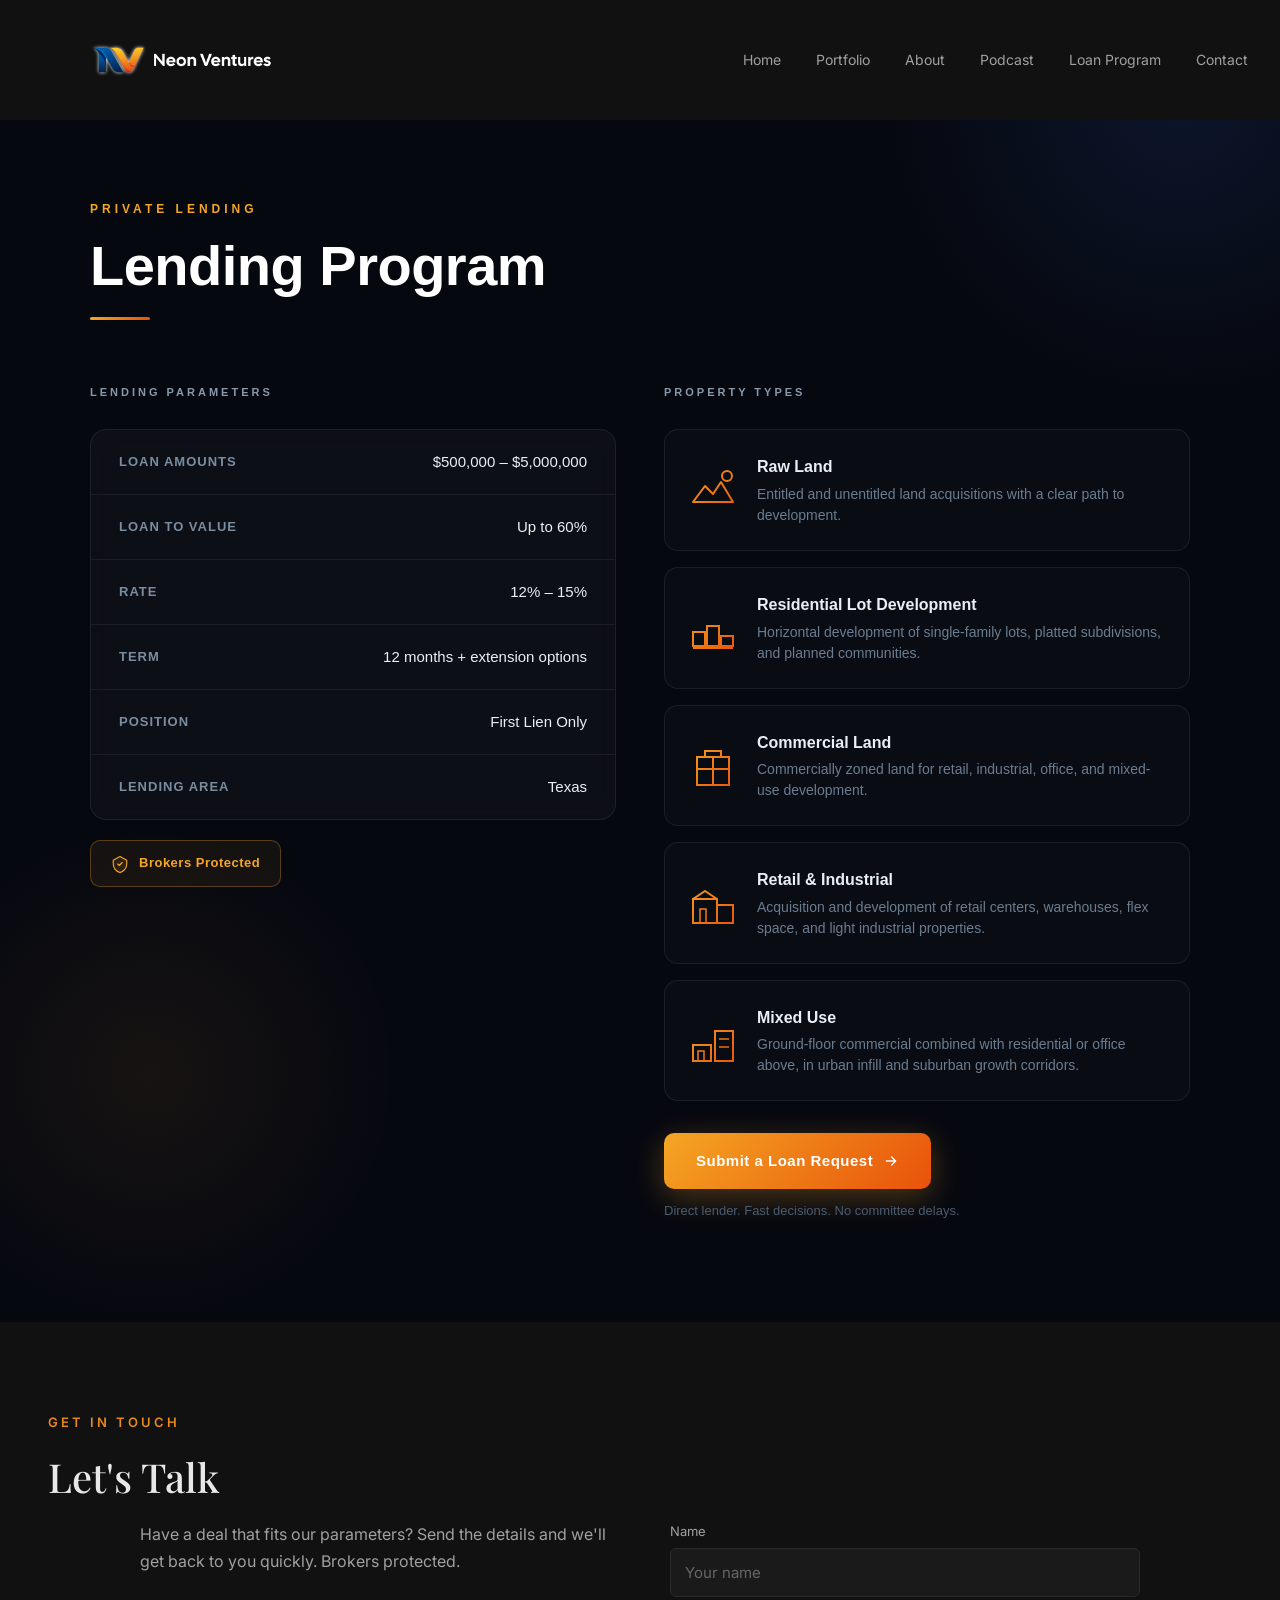
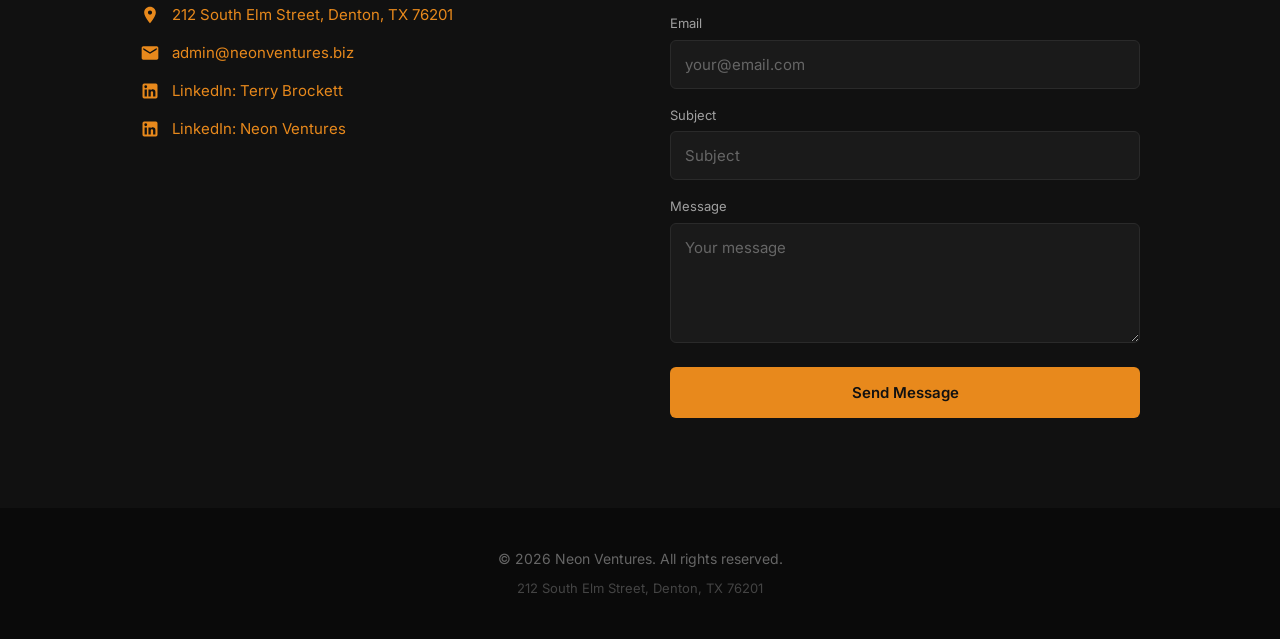
==== commit 86d98edd: "Update lending program rate to 12%-15% Co-Authored-By: Claude Opus 5 (1M context) <noreply@anthropic" ====
--- a/lending.html
+++ b/lending.html
@@ -102,7 +102,7 @@
             </div>
             <div class="lp-param-row">
               <span class="lp-param-label">Rate</span>
-              <span class="lp-param-value">12% &ndash; 14%</span>
+              <span class="lp-param-value">12% &ndash; 15%</span>
             </div>
             <div class="lp-param-row">
               <span class="lp-param-label">Term</span>
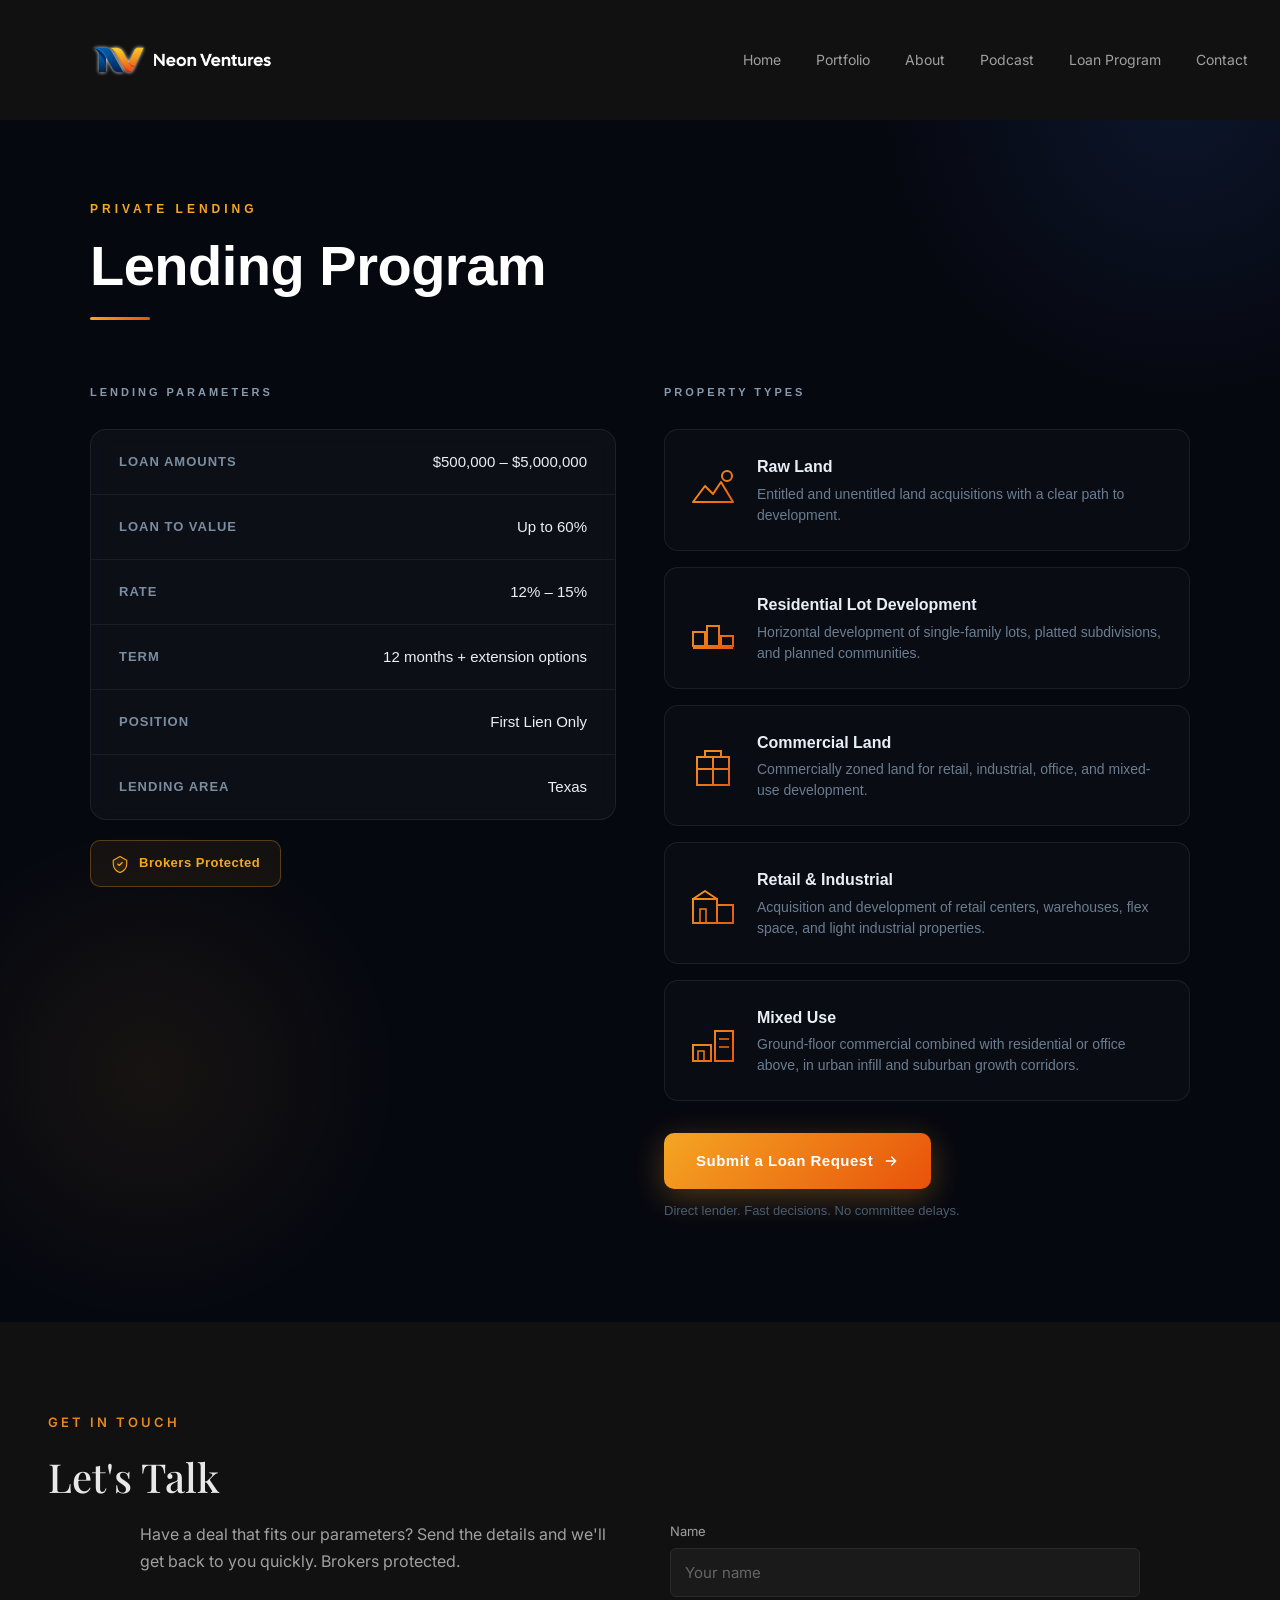
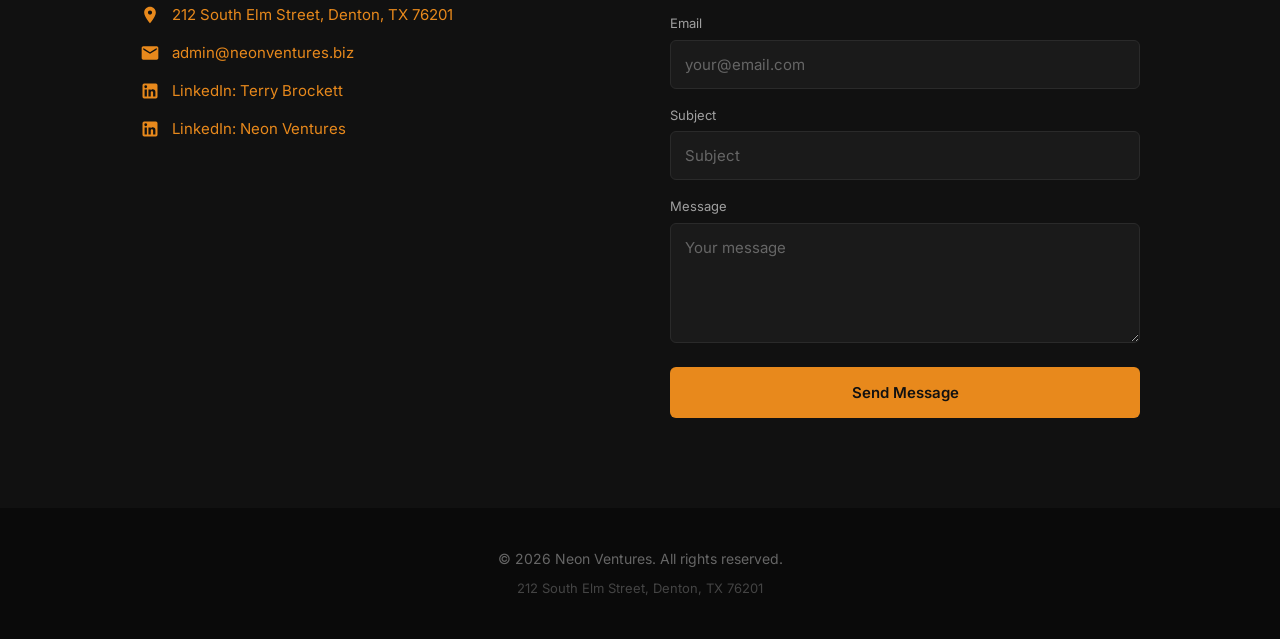
==== commit 43a8223f: "Optimize site performance and UX - Convert all PNG logos to WebP (50-86% smaller) - Add lazy loading" ====
--- a/lending.html
+++ b/lending.html
@@ -8,18 +8,19 @@
   <link rel="preconnect" href="https://fonts.gstatic.com" crossorigin>
   <link href="https://fonts.googleapis.com/css2?family=Inter:wght@400;500;600&family=Playfair+Display:wght@400;500;600&display=swap" rel="stylesheet">
   <meta name="description" content="Direct private lender for Texas real estate. First-lien loans from $500K to $5M, up to 60% LTV, 12-month terms. Land, commercial, retail, industrial. Brokers protected.">
-  <link rel="icon" type="image/png" href="/neon-ventures-a7.png">
+  <link rel="icon" type="image/webp" href="/neon-ventures-a7.webp">
+  <meta name="theme-color" content="#111111">
   <link rel="canonical" href="https://www.neonventures.biz/lending">
   <meta property="og:title" content="Texas Private Real Estate Lending | Neon Ventures">
   <meta property="og:description" content="Direct private lender for Texas real estate. First-lien loans from $500K to $5M, up to 60% LTV, 12-month terms. Land, commercial, retail, industrial. Brokers protected.">
-  <meta property="og:image" content="https://www.neonventures.biz/neon-ventures-a1.png">
+  <meta property="og:image" content="https://www.neonventures.biz/neon-ventures-a1.webp">
   <meta property="og:url" content="https://www.neonventures.biz/lending">
   <meta property="og:type" content="website">
   <meta property="og:site_name" content="Neon Ventures">
   <meta name="twitter:card" content="summary_large_image">
   <meta name="twitter:title" content="Texas Private Real Estate Lending | Neon Ventures">
   <meta name="twitter:description" content="Direct private lender for Texas real estate. First-lien loans from $500K to $5M, up to 60% LTV, 12-month terms. Land, commercial, retail, industrial. Brokers protected.">
-  <meta name="twitter:image" content="https://www.neonventures.biz/neon-ventures-a1.png">
+  <meta name="twitter:image" content="https://www.neonventures.biz/neon-ventures-a1.webp">
   <link rel="stylesheet" href="/styles.css">
   <script type="application/ld+json">
   {
@@ -64,7 +65,7 @@
 <body>
   <nav class="navbar" id="navbar">
     <a href="/" class="navbar-brand">
-      <img src="neon-ventures-a7.png" alt="Neon Ventures">
+      <img src="neon-ventures-a7.webp" alt="Neon Ventures">
     </a>
     <div class="nav-links" id="navLinks">
       <a href="/">Home</a>
--- a/styles.css
+++ b/styles.css
@@ -320,8 +320,6 @@
     .footer .address { font-size: 13px; color: #444; margin-top: 8px; }
 
     /* ----- LENDING PROGRAM ----- */
-    @import url('https://fonts.googleapis.com/css2?family=Barlow:wght@400;500;600;700&family=Barlow+Condensed:wght@600;700&display=swap');
-
     #lending-program {
       background: #060810;
       font-family: 'Barlow', 'Helvetica Neue', sans-serif;
